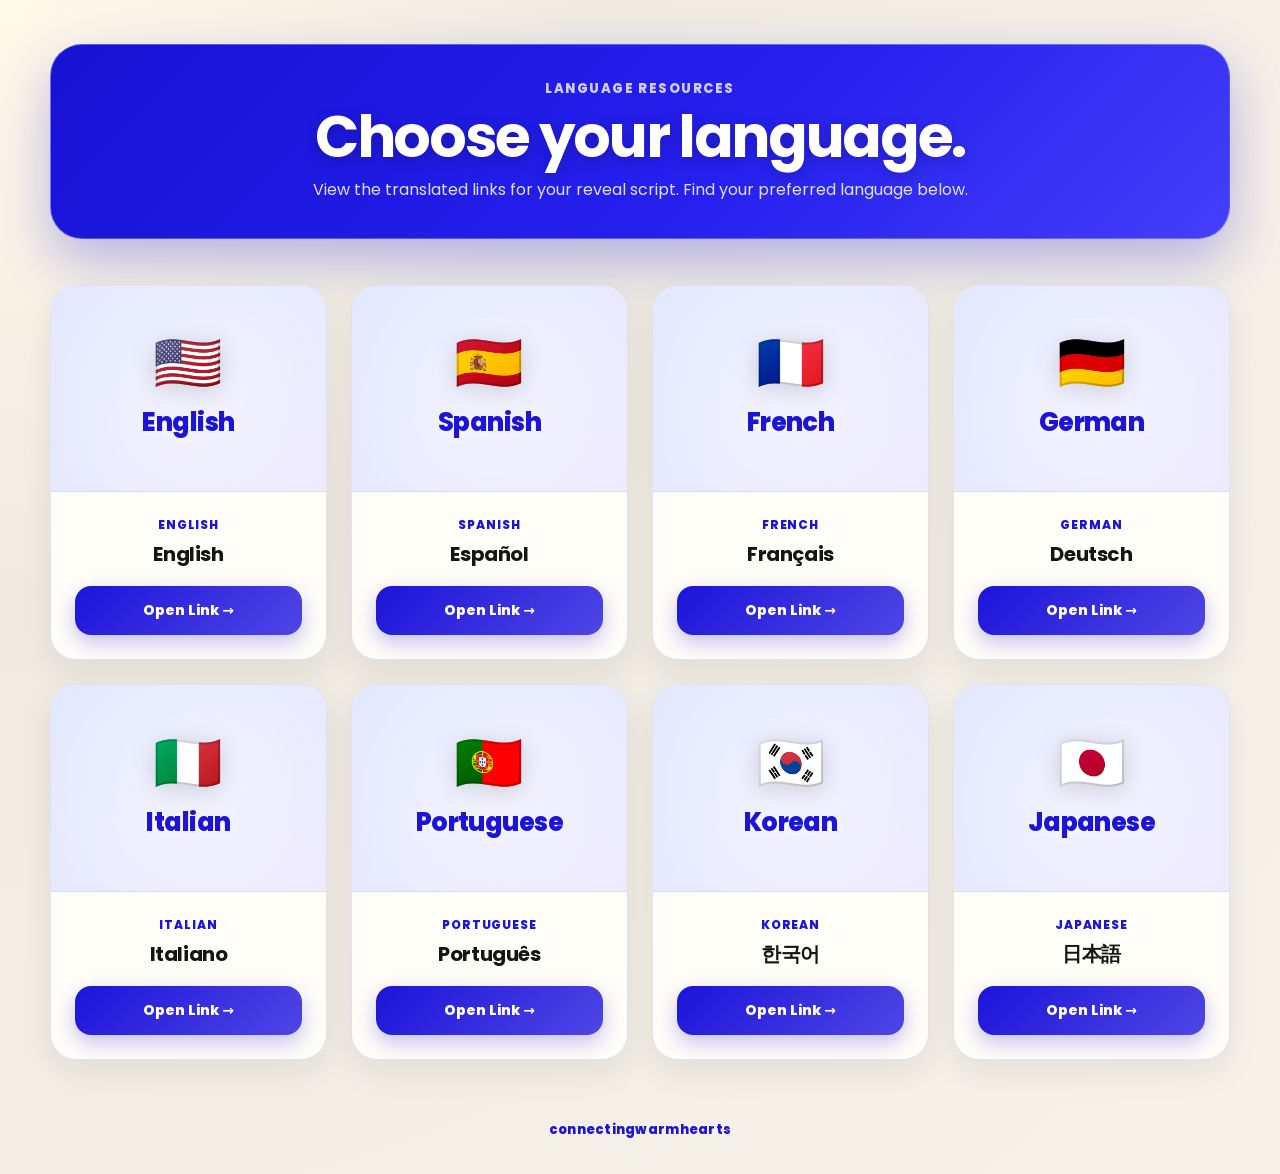
==== languages/index.html @ 03c8e5a4 "Restructure languages page to languages folder and create CSS-based thumbnails with 8 languages" ====
<!doctype html>
<html lang="en">
<head>
  <meta charset="utf-8" />
  <meta name="viewport" content="width=device-width, initial-scale=1" />
  <title>Language Resources | ConnectingWarmHearts</title>
  <link rel="preconnect" href="https://fonts.googleapis.com">
  <link rel="preconnect" href="https://fonts.gstatic.com" crossorigin>
  <link href="https://fonts.googleapis.com/css2?family=Poppins:wght@400;500;600;700;800&display=swap" rel="stylesheet">
  <style>
    :root {
      --cream:#efebe2;
      --blue:#1c14d9;
      --ink:#151515;
      --muted:#68645f;
      --card:#fffdf8;
      --line:rgba(28,20,217,.14);
      --shadow:0 18px 45px rgba(28,20,217,.12);
      --radius:26px;
    }
    * { box-sizing:border-box; }
    html { scroll-behavior:smooth; }
    body {
      margin:0;
      font-family: 'Poppins', system-ui, -apple-system, sans-serif;
      background:radial-gradient(circle at top left, #fff9ea 0, var(--cream) 34%, #f8f3ea 100%);
      color:var(--ink);
    }
    .wrap { width:min(1180px, calc(100% - 32px)); margin:0 auto; }
    header { padding:44px 0 24px; }
    .hero {
      background:linear-gradient(135deg, #1612d3 0%, #2520ee 58%, #443ff8 100%);
      border:1px solid rgba(255,255,255,.28);
      border-radius:32px;
      padding:34px;
      box-shadow:0 22px 54px rgba(22,18,211,.28);
      color:#fff;
      text-align:center;
    }
    .eyebrow { color:rgba(255,255,255,.78); font-size:13px; font-weight:800; letter-spacing:.12em; text-transform:uppercase; }
    h1 { margin:8px 0 10px; font-size:clamp(30px, 5vw, 58px); line-height:1.02; letter-spacing:-.04em; }
    .hero h1 {
      color:#fff;
      text-shadow:0 3px 14px rgba(0,0,0,.22);
    }
    .hero p { margin:0 auto; color:rgba(255,255,255,.86); font-size:16px; line-height:1.75; max-width:760px; }
    
    .grid {
      display:grid;
      grid-template-columns:repeat(4, minmax(0, 1fr));
      gap:24px;
      padding:22px 0 60px;
    }
    .card {
      background:var(--card);
      border:1px solid rgba(22,18,211,.12);
      border-radius:var(--radius);
      overflow:hidden;
      box-shadow:0 12px 32px rgba(26,24,18,.08);
      transition:.2s ease;
      display:flex;
      flex-direction:column;
    }
    .card:hover { transform:translateY(-5px); box-shadow:0 20px 45px rgba(28,20,217,.16); }
    
    /* CSS Thumbnail styling */
    .thumb {
      position:relative;
      aspect-ratio:4/3;
      background:linear-gradient(135deg, #e0e7ff 0%, #ede9fe 100%);
      display:flex;
      align-items:center;
      justify-content:center;
      overflow:hidden;
      border-bottom: 1px solid rgba(0,0,0,0.05);
    }
    
    .thumb-bg-decor {
      position: absolute;
      width: 150%;
      height: 150%;
      background: radial-gradient(circle, rgba(255,255,255,0.8) 0%, rgba(255,255,255,0) 70%);
      opacity: 0.6;
    }

    .thumb-content {
      position: relative;
      z-index: 2;
      display: flex;
      flex-direction: column;
      align-items: center;
      gap: 12px;
    }

    .thumb-emoji {
      font-size: 3.5rem;
      line-height: 1;
      filter: drop-shadow(0 4px 12px rgba(0,0,0,0.15));
    }

    .thumb-lang {
      font-family: 'Poppins', sans-serif;
      font-weight: 800;
      font-size: 1.6rem;
      color: var(--blue);
      letter-spacing: -0.02em;
      text-shadow: 0 2px 10px rgba(255,255,255,0.8);
      text-align: center;
    }

    .body { padding:24px; flex-grow:1; display:flex; flex-direction:column; align-items:center; text-align:center; }
    .tag { color:var(--blue); font-size:12px; font-weight:800; text-transform:uppercase; letter-spacing:.08em; }
    h2 { margin:8px 0 20px; font-size:20px; line-height:1.2; letter-spacing:-.02em; }
    
    .open-btn {
      display:inline-flex;
      align-items:center;
      justify-content:center;
      margin-top:auto;
      width:100%;
      border-radius:16px;
      background:linear-gradient(135deg, #1c14d9 0%, #4f46e5 100%);
      color:#fff;
      text-decoration:none;
      padding:14px;
      font-weight:800;
      font-size:14px;
      box-shadow:0 8px 20px rgba(28,20,217,.25);
      transition:transform .18s ease, box-shadow .18s ease;
    }
    .open-btn:hover {
      transform:translateY(-2px);
      box-shadow:0 12px 28px rgba(28,20,217,.35);
    }
    
    footer { text-align:center; padding:0 0 34px; color:var(--blue); font-size:13px; font-weight:800; letter-spacing:.02em; }
    
    @media (max-width:1024px) { .grid { grid-template-columns:repeat(3, minmax(0, 1fr)); } }
    @media (max-width:768px) { .grid { grid-template-columns:repeat(2, minmax(0, 1fr)); } }
    @media (max-width:480px) {
      .wrap { width:min(100% - 24px, 1180px); }
      header { padding-top:20px; }
      .hero { padding:24px 20px; border-radius:24px; }
      .grid { grid-template-columns:1fr; gap:16px; }
      .thumb-emoji { font-size: 3rem; }
      .thumb-lang { font-size: 1.4rem; }
    }
  </style>
</head>
<body>
  <header class="wrap">
    <section class="hero">
      <div class="eyebrow">Language Resources</div>
      <h1>Choose your language.</h1>
      <p>View the translated links for your reveal script. Find your preferred language below.</p>
    </section>
  </header>

  <main class="wrap">
    <section class="grid" id="gallery"></section>
  </main>

  <footer>connectingwarmhearts</footer>

  <script>
    // EDIT HERE: Update the csvLink with your actual URLs.
    const languages = [
      {
        id: "english",
        language: "English",
        nativeName: "English",
        emoji: "🇺🇸",
        csvLink: "#link-to-english"
      },
      {
        id: "spanish",
        language: "Spanish",
        nativeName: "Español",
        emoji: "🇪🇸",
        csvLink: "#link-to-spanish"
      },
      {
        id: "french",
        language: "French",
        nativeName: "Français",
        emoji: "🇫🇷",
        csvLink: "#link-to-french"
      },
      {
        id: "german",
        language: "German",
        nativeName: "Deutsch",
        emoji: "🇩🇪",
        csvLink: "#link-to-german"
      },
      {
        id: "italian",
        language: "Italian",
        nativeName: "Italiano",
        emoji: "🇮🇹",
        csvLink: "#link-to-italian"
      },
      {
        id: "portuguese",
        language: "Portuguese",
        nativeName: "Português",
        emoji: "🇵🇹",
        csvLink: "#link-to-portuguese"
      },
      {
        id: "korean",
        language: "Korean",
        nativeName: "한국어",
        emoji: "🇰🇷",
        csvLink: "#link-to-korean"
      },
      {
        id: "japanese",
        language: "Japanese",
        nativeName: "日本語",
        emoji: "🇯🇵",
        csvLink: "#link-to-japanese"
      }
    ];

    const gallery = document.getElementById('gallery');

    function renderLanguages() {
      gallery.innerHTML = languages.map(lang => `
        <article class="card">
          <div class="thumb">
            <div class="thumb-bg-decor"></div>
            <div class="thumb-content">
              <span class="thumb-emoji">${lang.emoji}</span>
              <span class="thumb-lang">${lang.language}</span>
            </div>
          </div>
          <div class="body">
            <div class="tag">${lang.language}</div>
            <h2>${lang.nativeName}</h2>
            <!-- Remove 'download' attribute to open the link normally -->
            <a href="${lang.csvLink}" class="open-btn" target="_blank" rel="noopener noreferrer">Open Link →</a>
          </div>
        </article>
      `).join('');
    }

    renderLanguages();
  </script>
</body>
</html>
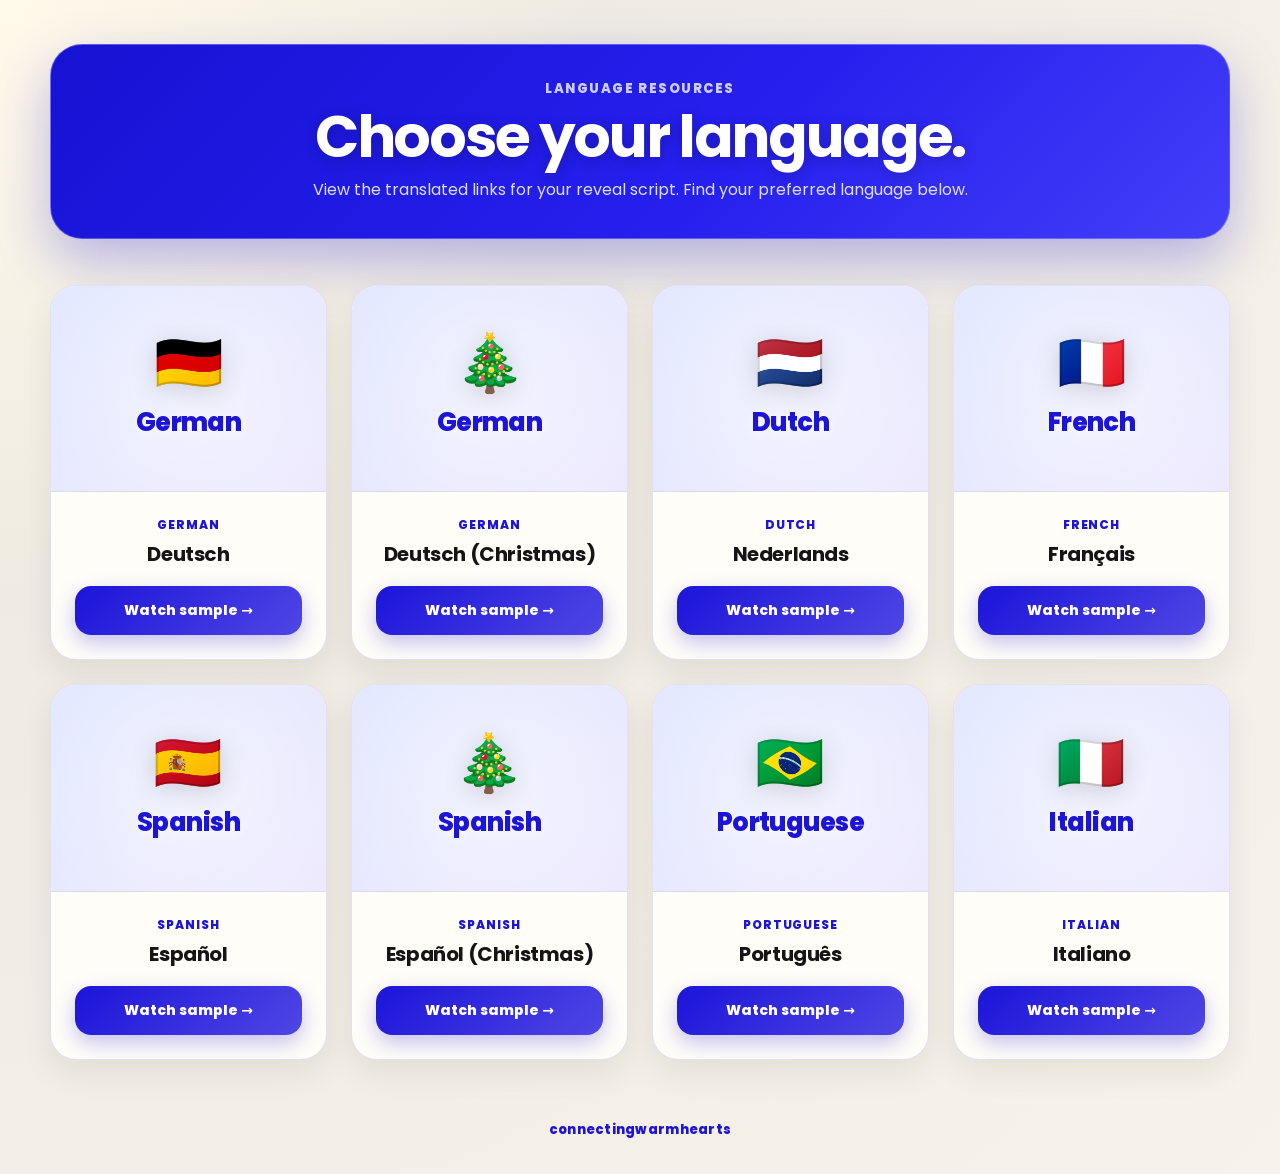
==== commit 50e5bfbe: "Update languages with actual data from CSV and change button text to Watch sample" ====
--- a/languages/index.html
+++ b/languages/index.html
@@ -163,63 +163,62 @@
   <footer>connectingwarmhearts</footer>
 
   <script>
-    // EDIT HERE: Update the csvLink with your actual URLs.
     const languages = [
       {
-        id: "english",
-        language: "English",
-        nativeName: "English",
-        emoji: "🇺🇸",
-        csvLink: "#link-to-english"
+        id: "german",
+        language: "German",
+        nativeName: "Deutsch",
+        emoji: "🇩🇪",
+        csvLink: "https://youtu.be/bIa9LlUuH-4"
+      },
+      {
+        id: "german-christmas",
+        language: "German",
+        nativeName: "Deutsch (Christmas)",
+        emoji: "🎄",
+        csvLink: "https://youtu.be/e3sP_I4HwCo"
+      },
+      {
+        id: "dutch",
+        language: "Dutch",
+        nativeName: "Nederlands",
+        emoji: "🇳🇱",
+        csvLink: "https://youtu.be/O-5XzjZmWO8"
+      },
+      {
+        id: "french",
+        language: "French",
+        nativeName: "Français",
+        emoji: "🇫🇷",
+        csvLink: "https://youtu.be/TeAK8yGEEcs"
       },
       {
         id: "spanish",
         language: "Spanish",
         nativeName: "Español",
         emoji: "🇪🇸",
-        csvLink: "#link-to-spanish"
-      },
-      {
-        id: "french",
-        language: "French",
-        nativeName: "Français",
-        emoji: "🇫🇷",
-        csvLink: "#link-to-french"
-      },
-      {
-        id: "german",
-        language: "German",
-        nativeName: "Deutsch",
-        emoji: "🇩🇪",
-        csvLink: "#link-to-german"
+        csvLink: "https://youtu.be/UOqWd8k1irI"
+      },
+      {
+        id: "spanish-christmas",
+        language: "Spanish",
+        nativeName: "Español (Christmas)",
+        emoji: "🎄",
+        csvLink: "https://youtu.be/q06oKfmWNBs"
+      },
+      {
+        id: "portuguese",
+        language: "Portuguese",
+        nativeName: "Português",
+        emoji: "🇧🇷",
+        csvLink: "https://youtu.be/SM4eVOt_mgc"
       },
       {
         id: "italian",
         language: "Italian",
         nativeName: "Italiano",
         emoji: "🇮🇹",
-        csvLink: "#link-to-italian"
-      },
-      {
-        id: "portuguese",
-        language: "Portuguese",
-        nativeName: "Português",
-        emoji: "🇵🇹",
-        csvLink: "#link-to-portuguese"
-      },
-      {
-        id: "korean",
-        language: "Korean",
-        nativeName: "한국어",
-        emoji: "🇰🇷",
-        csvLink: "#link-to-korean"
-      },
-      {
-        id: "japanese",
-        language: "Japanese",
-        nativeName: "日本語",
-        emoji: "🇯🇵",
-        csvLink: "#link-to-japanese"
+        csvLink: "https://youtu.be/JUN9GVzXwWY"
       }
     ];
 
@@ -238,8 +237,7 @@
           <div class="body">
             <div class="tag">${lang.language}</div>
             <h2>${lang.nativeName}</h2>
-            <!-- Remove 'download' attribute to open the link normally -->
-            <a href="${lang.csvLink}" class="open-btn" target="_blank" rel="noopener noreferrer">Open Link →</a>
+            <a href="${lang.csvLink}" class="open-btn" target="_blank" rel="noopener noreferrer">Watch sample →</a>
           </div>
         </article>
       `).join('');
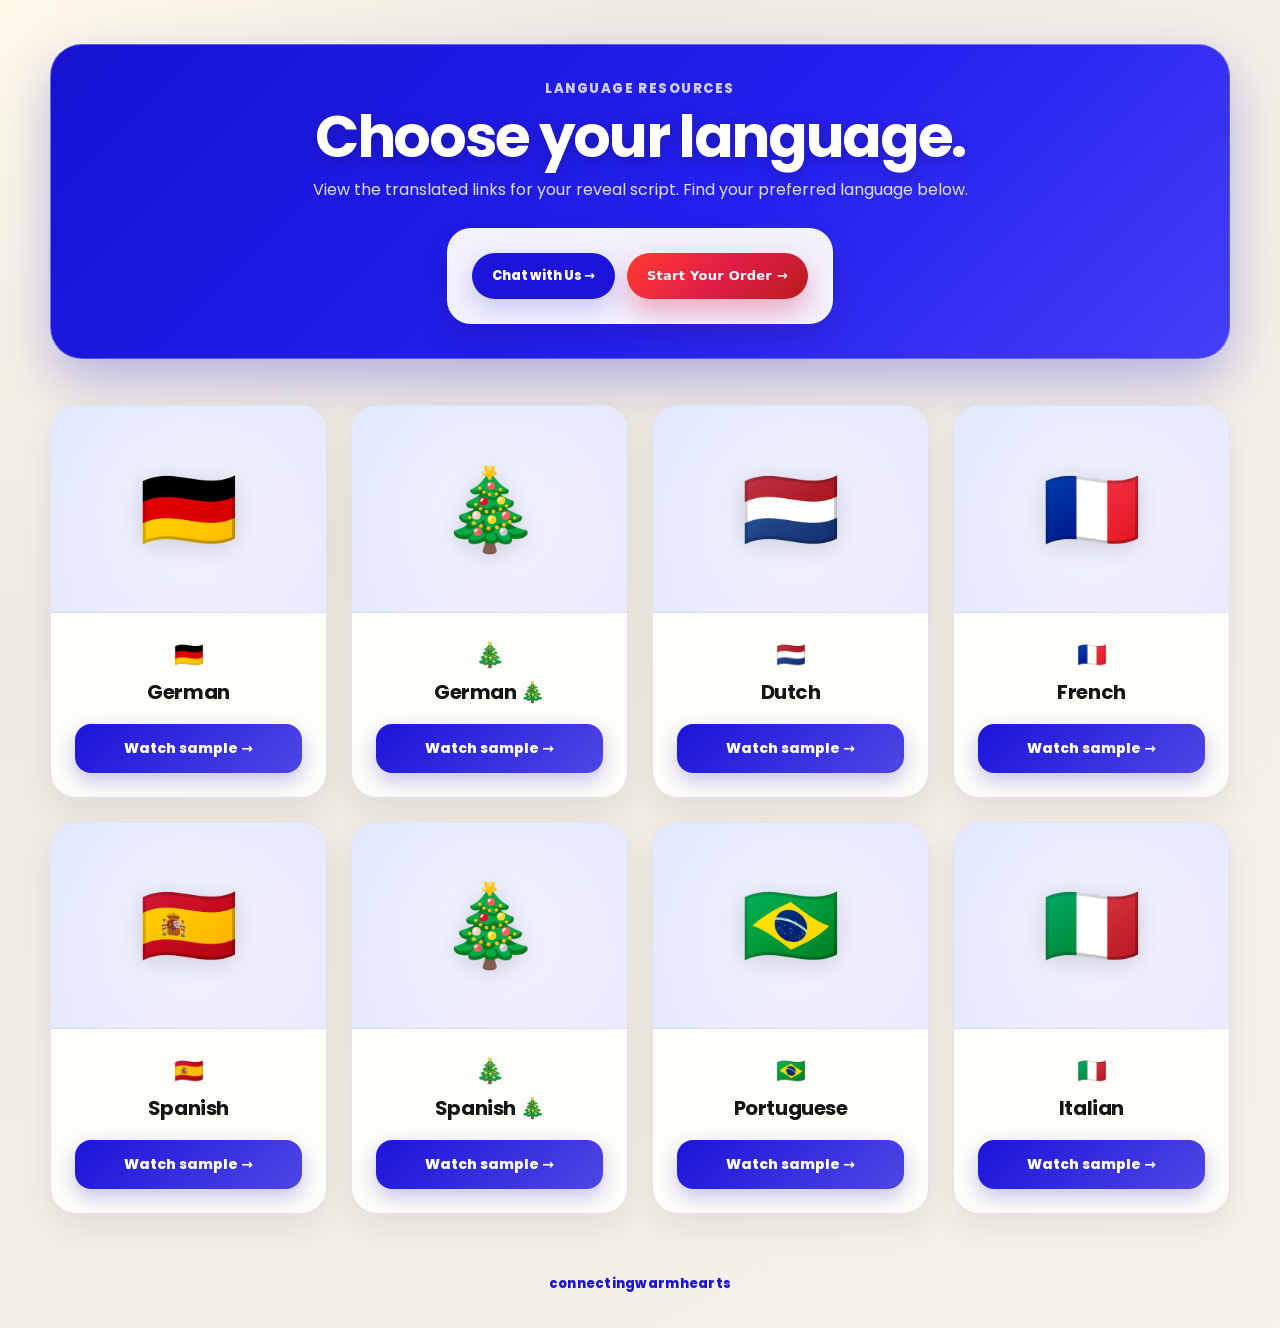
==== commit 0ccce029: "Replace language names with flags and add Chat/Order hero buttons" ====
--- a/languages/index.html
+++ b/languages/index.html
@@ -93,24 +93,75 @@
     }
 
     .thumb-emoji {
-      font-size: 3.5rem;
+      font-size: 5rem;
       line-height: 1;
       filter: drop-shadow(0 4px 12px rgba(0,0,0,0.15));
     }
 
-    .thumb-lang {
-      font-family: 'Poppins', sans-serif;
-      font-weight: 800;
-      font-size: 1.6rem;
-      color: var(--blue);
-      letter-spacing: -0.02em;
-      text-shadow: 0 2px 10px rgba(255,255,255,0.8);
-      text-align: center;
-    }
-
     .body { padding:24px; flex-grow:1; display:flex; flex-direction:column; align-items:center; text-align:center; }
-    .tag { color:var(--blue); font-size:12px; font-weight:800; text-transform:uppercase; letter-spacing:.08em; }
-    h2 { margin:8px 0 20px; font-size:20px; line-height:1.2; letter-spacing:-.02em; }
+    .tag { font-size:24px; margin-bottom: 4px; }
+    h2 { margin:4px 0 20px; font-size:20px; line-height:1.2; letter-spacing:-.02em; }
+    
+    .hero-note {
+      margin-top:24px;
+      background:rgba(255,255,255,.94);
+      border:1px solid rgba(255,255,255,.55);
+      border-radius:24px;
+      padding:24px;
+      color:#26235f;
+      font-size:14px;
+      line-height:1.7;
+      box-shadow:0 14px 32px rgba(0,0,0,.12);
+      display: inline-block;
+    }
+    .hero-actions {
+      display:flex;
+      flex-wrap:wrap;
+      gap:12px;
+      align-items:center;
+      justify-content:center;
+    }
+    .chat-link {
+      display:inline-flex;
+      align-items:center;
+      gap:8px;
+      background:var(--blue);
+      color:#fff;
+      text-decoration:none;
+      border-radius:999px;
+      padding:12px 20px;
+      font-weight:800;
+      font-size:13px;
+      box-shadow:0 10px 24px rgba(22,18,211,.18);
+      transition: transform .18s ease;
+    }
+    .chat-link:hover { transform: translateY(-2px); }
+    .order-link {
+      display:inline-flex;
+      align-items:center;
+      justify-content:center;
+      gap:8px;
+      background:linear-gradient(135deg, #ff3b30 0%, #e11d48 52%, #b91c1c 100%);
+      color:#fff;
+      text-decoration:none;
+      border-radius:999px;
+      padding:12px 20px;
+      font-weight:900;
+      font-size:13px;
+      letter-spacing:.02em;
+      box-shadow:0 12px 28px rgba(225,29,72,.36), 0 0 0 4px rgba(255,255,255,.22);
+      transition:transform .18s ease, box-shadow .18s ease, filter .18s ease;
+      animation:orderPulse 1.8s ease-in-out infinite;
+    }
+    .order-link:hover {
+      transform:translateY(-2px) scale(1.03);
+      box-shadow:0 16px 34px rgba(225,29,72,.48), 0 0 0 5px rgba(255,255,255,.28);
+      filter:saturate(1.08);
+    }
+    @keyframes orderPulse {
+      0%, 100% { box-shadow:0 12px 28px rgba(225,29,72,.36), 0 0 0 4px rgba(255,255,255,.22); }
+      50% { box-shadow:0 16px 36px rgba(225,29,72,.54), 0 0 0 7px rgba(255,255,255,.18); }
+    }
     
     .open-btn {
       display:inline-flex;
@@ -142,8 +193,7 @@
       header { padding-top:20px; }
       .hero { padding:24px 20px; border-radius:24px; }
       .grid { grid-template-columns:1fr; gap:16px; }
-      .thumb-emoji { font-size: 3rem; }
-      .thumb-lang { font-size: 1.4rem; }
+      .thumb-emoji { font-size: 4rem; }
     }
   </style>
 </head>
@@ -153,6 +203,12 @@
       <div class="eyebrow">Language Resources</div>
       <h1>Choose your language.</h1>
       <p>View the translated links for your reveal script. Find your preferred language below.</p>
+      <div class="hero-note">
+        <div class="hero-actions">
+          <a class="chat-link" href="https://6e2n0.channel.io" target="_blank" rel="noopener">Chat with Us →</a>
+          <a class="order-link" href="https://shop.beacons.ai/connectingwarmhearts/d16c1c70-501e-4565-899a-814f09a50bec" target="_blank" rel="noopener">Start Your Order →</a>
+        </div>
+      </div>
     </section>
   </header>
 
@@ -231,12 +287,11 @@
             <div class="thumb-bg-decor"></div>
             <div class="thumb-content">
               <span class="thumb-emoji">${lang.emoji}</span>
-              <span class="thumb-lang">${lang.language}</span>
             </div>
           </div>
           <div class="body">
-            <div class="tag">${lang.language}</div>
-            <h2>${lang.nativeName}</h2>
+            <div class="tag">${lang.emoji}</div>
+            <h2>${lang.language} ${lang.id.includes('christmas') ? '🎄' : ''}</h2>
             <a href="${lang.csvLink}" class="open-btn" target="_blank" rel="noopener noreferrer">Watch sample →</a>
           </div>
         </article>
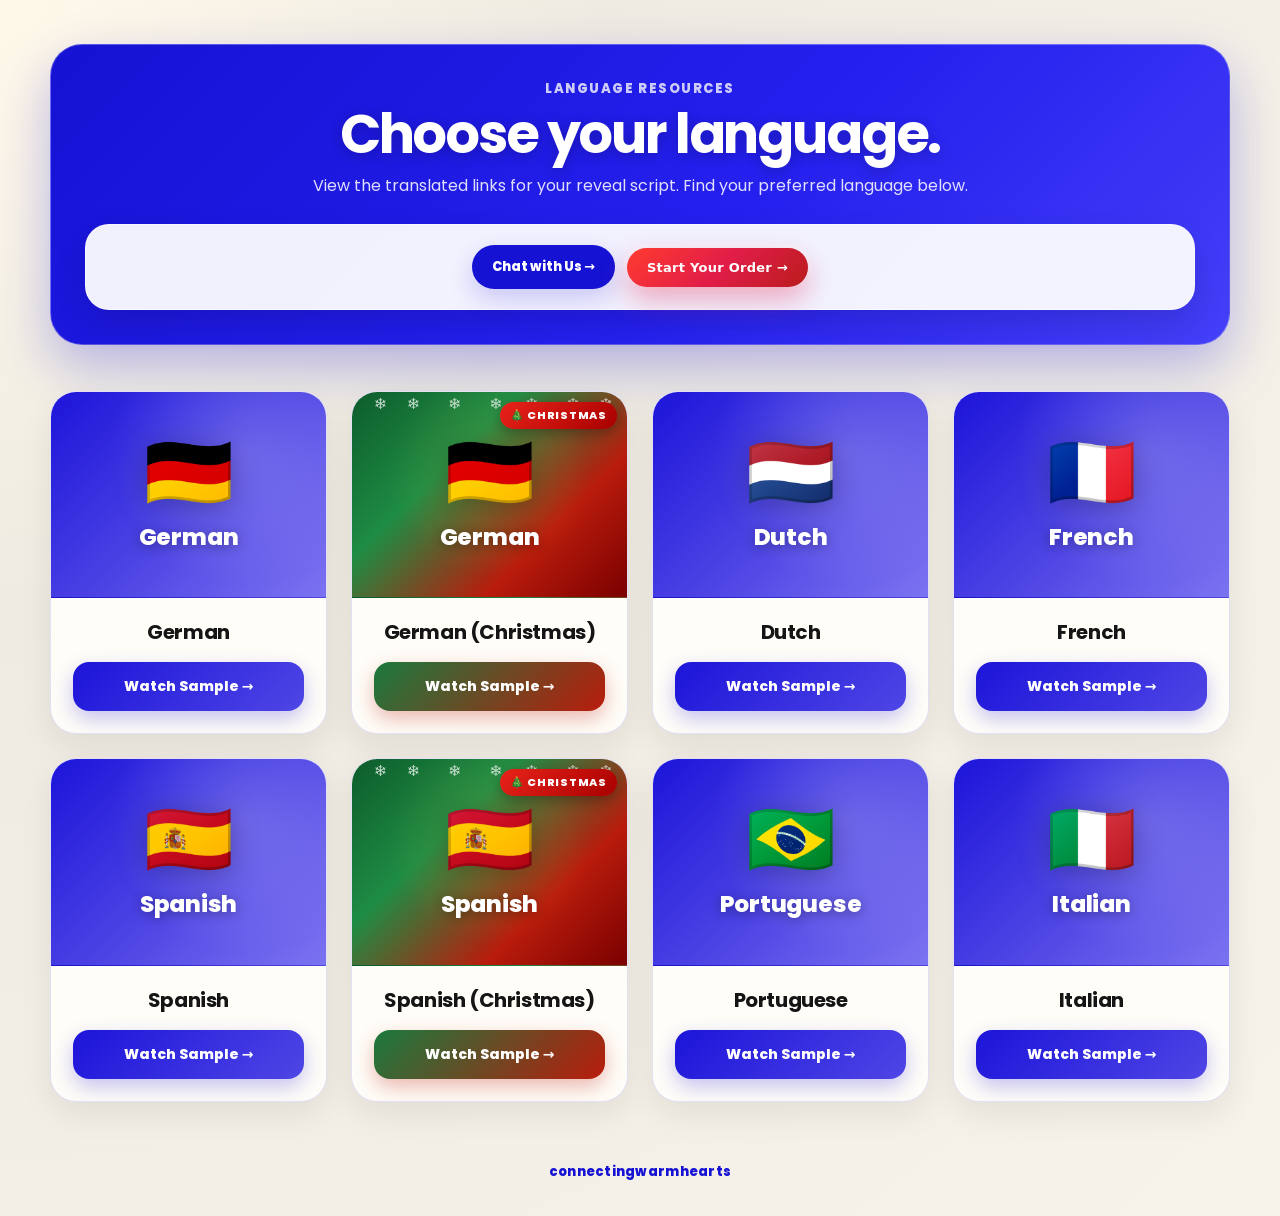
==== commit 030cebc2: "CSS-only thumbnails: flag + country name + Christmas styling for languages page" ====
--- a/languages/index.html
+++ b/languages/index.html
@@ -9,296 +9,268 @@
   <link href="https://fonts.googleapis.com/css2?family=Poppins:wght@400;500;600;700;800&display=swap" rel="stylesheet">
   <style>
     :root {
-      --cream:#efebe2;
-      --blue:#1c14d9;
-      --ink:#151515;
-      --muted:#68645f;
-      --card:#fffdf8;
-      --line:rgba(28,20,217,.14);
-      --shadow:0 18px 45px rgba(28,20,217,.12);
-      --radius:26px;
-    }
-    * { box-sizing:border-box; }
-    html { scroll-behavior:smooth; }
+      --cream: #efebe2;
+      --blue:  #1612d3;
+      --ink:   #151515;
+      --muted: #68645f;
+      --card:  #fffdf8;
+      --radius: 26px;
+    }
+    * { box-sizing: border-box; }
+    html { scroll-behavior: smooth; }
     body {
-      margin:0;
-      font-family: 'Poppins', system-ui, -apple-system, sans-serif;
-      background:radial-gradient(circle at top left, #fff9ea 0, var(--cream) 34%, #f8f3ea 100%);
-      color:var(--ink);
-    }
-    .wrap { width:min(1180px, calc(100% - 32px)); margin:0 auto; }
-    header { padding:44px 0 24px; }
+      margin: 0;
+      font-family: 'Poppins', system-ui, sans-serif;
+      background: radial-gradient(circle at top left, #fff9ea 0, var(--cream) 34%, #f8f3ea 100%);
+      color: var(--ink);
+    }
+    .wrap { width: min(1180px, calc(100% - 32px)); margin: 0 auto; }
+    header { padding: 44px 0 24px; }
+
+    /* ── HERO ── */
     .hero {
-      background:linear-gradient(135deg, #1612d3 0%, #2520ee 58%, #443ff8 100%);
-      border:1px solid rgba(255,255,255,.28);
-      border-radius:32px;
-      padding:34px;
-      box-shadow:0 22px 54px rgba(22,18,211,.28);
-      color:#fff;
-      text-align:center;
-    }
-    .eyebrow { color:rgba(255,255,255,.78); font-size:13px; font-weight:800; letter-spacing:.12em; text-transform:uppercase; }
-    h1 { margin:8px 0 10px; font-size:clamp(30px, 5vw, 58px); line-height:1.02; letter-spacing:-.04em; }
-    .hero h1 {
-      color:#fff;
-      text-shadow:0 3px 14px rgba(0,0,0,.22);
-    }
-    .hero p { margin:0 auto; color:rgba(255,255,255,.86); font-size:16px; line-height:1.75; max-width:760px; }
-    
-    .grid {
-      display:grid;
-      grid-template-columns:repeat(4, minmax(0, 1fr));
-      gap:24px;
-      padding:22px 0 60px;
-    }
-    .card {
-      background:var(--card);
-      border:1px solid rgba(22,18,211,.12);
-      border-radius:var(--radius);
-      overflow:hidden;
-      box-shadow:0 12px 32px rgba(26,24,18,.08);
-      transition:.2s ease;
-      display:flex;
-      flex-direction:column;
-    }
-    .card:hover { transform:translateY(-5px); box-shadow:0 20px 45px rgba(28,20,217,.16); }
-    
-    /* CSS Thumbnail styling */
-    .thumb {
-      position:relative;
-      aspect-ratio:4/3;
-      background:linear-gradient(135deg, #e0e7ff 0%, #ede9fe 100%);
-      display:flex;
-      align-items:center;
-      justify-content:center;
-      overflow:hidden;
-      border-bottom: 1px solid rgba(0,0,0,0.05);
-    }
-    
-    .thumb-bg-decor {
-      position: absolute;
-      width: 150%;
-      height: 150%;
-      background: radial-gradient(circle, rgba(255,255,255,0.8) 0%, rgba(255,255,255,0) 70%);
-      opacity: 0.6;
-    }
-
-    .thumb-content {
-      position: relative;
-      z-index: 2;
-      display: flex;
-      flex-direction: column;
-      align-items: center;
-      gap: 12px;
-    }
-
-    .thumb-emoji {
-      font-size: 5rem;
-      line-height: 1;
-      filter: drop-shadow(0 4px 12px rgba(0,0,0,0.15));
-    }
-
-    .body { padding:24px; flex-grow:1; display:flex; flex-direction:column; align-items:center; text-align:center; }
-    .tag { font-size:24px; margin-bottom: 4px; }
-    h2 { margin:4px 0 20px; font-size:20px; line-height:1.2; letter-spacing:-.02em; }
-    
+      background: linear-gradient(135deg, #1612d3 0%, #2520ee 58%, #443ff8 100%);
+      border: 1px solid rgba(255,255,255,.28);
+      border-radius: 32px;
+      padding: 34px;
+      box-shadow: 0 22px 54px rgba(22,18,211,.28);
+      color: #fff;
+      text-align: center;
+    }
+    .eyebrow { color: rgba(255,255,255,.78); font-size: 13px; font-weight: 800; letter-spacing: .12em; text-transform: uppercase; }
+    h1 { margin: 8px 0 10px; font-size: clamp(28px, 5vw, 54px); line-height: 1.02; letter-spacing: -.04em; color: #fff; text-shadow: 0 3px 14px rgba(0,0,0,.22); }
+    .hero > p { margin: 0 auto; color: rgba(255,255,255,.86); font-size: 16px; line-height: 1.75; max-width: 760px; }
     .hero-note {
-      margin-top:24px;
-      background:rgba(255,255,255,.94);
-      border:1px solid rgba(255,255,255,.55);
-      border-radius:24px;
-      padding:24px;
-      color:#26235f;
-      font-size:14px;
-      line-height:1.7;
-      box-shadow:0 14px 32px rgba(0,0,0,.12);
-      display: inline-block;
-    }
-    .hero-actions {
-      display:flex;
-      flex-wrap:wrap;
-      gap:12px;
-      align-items:center;
-      justify-content:center;
-    }
+      margin-top: 24px;
+      background: rgba(255,255,255,.94);
+      border: 1px solid rgba(255,255,255,.55);
+      border-radius: 24px;
+      padding: 20px 24px;
+      box-shadow: 0 14px 32px rgba(0,0,0,.12);
+    }
+    .hero-actions { display: flex; flex-wrap: wrap; gap: 12px; align-items: center; justify-content: center; }
     .chat-link {
-      display:inline-flex;
-      align-items:center;
-      gap:8px;
-      background:var(--blue);
-      color:#fff;
-      text-decoration:none;
-      border-radius:999px;
-      padding:12px 20px;
-      font-weight:800;
-      font-size:13px;
-      box-shadow:0 10px 24px rgba(22,18,211,.18);
+      display: inline-flex; align-items: center; gap: 8px;
+      background: var(--blue); color: #fff; text-decoration: none;
+      border-radius: 999px; padding: 12px 20px;
+      font-weight: 800; font-size: 13px;
+      box-shadow: 0 10px 24px rgba(22,18,211,.18);
       transition: transform .18s ease;
     }
     .chat-link:hover { transform: translateY(-2px); }
     .order-link {
-      display:inline-flex;
-      align-items:center;
-      justify-content:center;
-      gap:8px;
-      background:linear-gradient(135deg, #ff3b30 0%, #e11d48 52%, #b91c1c 100%);
-      color:#fff;
-      text-decoration:none;
-      border-radius:999px;
-      padding:12px 20px;
-      font-weight:900;
-      font-size:13px;
-      letter-spacing:.02em;
-      box-shadow:0 12px 28px rgba(225,29,72,.36), 0 0 0 4px rgba(255,255,255,.22);
-      transition:transform .18s ease, box-shadow .18s ease, filter .18s ease;
-      animation:orderPulse 1.8s ease-in-out infinite;
-    }
-    .order-link:hover {
-      transform:translateY(-2px) scale(1.03);
-      box-shadow:0 16px 34px rgba(225,29,72,.48), 0 0 0 5px rgba(255,255,255,.28);
-      filter:saturate(1.08);
-    }
+      display: inline-flex; align-items: center; justify-content: center; gap: 8px;
+      background: linear-gradient(135deg, #ff3b30 0%, #e11d48 52%, #b91c1c 100%);
+      color: #fff; text-decoration: none; border-radius: 999px; padding: 12px 20px;
+      font-weight: 900; font-size: 13px; letter-spacing: .02em;
+      box-shadow: 0 12px 28px rgba(225,29,72,.36), 0 0 0 4px rgba(255,255,255,.22);
+      transition: transform .18s ease, box-shadow .18s ease;
+      animation: orderPulse 1.8s ease-in-out infinite;
+    }
+    .order-link:hover { transform: translateY(-2px) scale(1.03); filter: saturate(1.08); }
     @keyframes orderPulse {
-      0%, 100% { box-shadow:0 12px 28px rgba(225,29,72,.36), 0 0 0 4px rgba(255,255,255,.22); }
-      50% { box-shadow:0 16px 36px rgba(225,29,72,.54), 0 0 0 7px rgba(255,255,255,.18); }
-    }
-    
-    .open-btn {
-      display:inline-flex;
-      align-items:center;
-      justify-content:center;
-      margin-top:auto;
-      width:100%;
-      border-radius:16px;
-      background:linear-gradient(135deg, #1c14d9 0%, #4f46e5 100%);
-      color:#fff;
-      text-decoration:none;
-      padding:14px;
-      font-weight:800;
-      font-size:14px;
-      box-shadow:0 8px 20px rgba(28,20,217,.25);
-      transition:transform .18s ease, box-shadow .18s ease;
-    }
-    .open-btn:hover {
-      transform:translateY(-2px);
-      box-shadow:0 12px 28px rgba(28,20,217,.35);
-    }
-    
-    footer { text-align:center; padding:0 0 34px; color:var(--blue); font-size:13px; font-weight:800; letter-spacing:.02em; }
-    
-    @media (max-width:1024px) { .grid { grid-template-columns:repeat(3, minmax(0, 1fr)); } }
-    @media (max-width:768px) { .grid { grid-template-columns:repeat(2, minmax(0, 1fr)); } }
-    @media (max-width:480px) {
-      .wrap { width:min(100% - 24px, 1180px); }
-      header { padding-top:20px; }
-      .hero { padding:24px 20px; border-radius:24px; }
-      .grid { grid-template-columns:1fr; gap:16px; }
-      .thumb-emoji { font-size: 4rem; }
+      0%, 100% { box-shadow: 0 12px 28px rgba(225,29,72,.36), 0 0 0 4px rgba(255,255,255,.22); }
+      50%       { box-shadow: 0 16px 36px rgba(225,29,72,.54), 0 0 0 7px rgba(255,255,255,.18); }
+    }
+
+    /* ── GRID ── */
+    .grid {
+      display: grid;
+      grid-template-columns: repeat(4, minmax(0, 1fr));
+      gap: 24px;
+      padding: 22px 0 60px;
+    }
+    .card {
+      background: var(--card);
+      border: 1px solid rgba(22,18,211,.12);
+      border-radius: var(--radius);
+      overflow: hidden;
+      box-shadow: 0 12px 32px rgba(26,24,18,.08);
+      transition: .2s ease;
+      display: flex; flex-direction: column;
+    }
+    .card:hover { transform: translateY(-5px); box-shadow: 0 20px 45px rgba(22,18,211,.16); }
+
+    /* ── THUMBNAIL ── */
+    .thumb {
+      position: relative;
+      aspect-ratio: 4/3;
+      overflow: hidden;
+      display: flex;
+      align-items: center;
+      justify-content: center;
+      flex-direction: column;
+      gap: 12px;
+      border-bottom: 1px solid rgba(0,0,0,.05);
+    }
+
+    /* Normal gradient */
+    .thumb.normal {
+      background: linear-gradient(135deg, #1c14d9 0%, #4f46e5 55%, #7c73f1 100%);
+    }
+    .thumb.normal::before {
+      content: '';
+      position: absolute; inset: 0;
+      background: radial-gradient(circle at 70% 30%, rgba(255,255,255,.18) 0%, transparent 55%);
+      pointer-events: none;
+    }
+
+    /* Christmas gradient */
+    .thumb.christmas {
+      background: linear-gradient(135deg, #0d5c2b 0%, #1e8c44 35%, #b91c0c 70%, #7a0000 100%);
+    }
+    .thumb.christmas::before {
+      content: '';
+      position: absolute; inset: 0;
+      background: radial-gradient(circle at 50% 40%, rgba(255,215,60,.15) 0%, transparent 55%);
+      pointer-events: none;
+    }
+
+    /* Snowflakes */
+    .snowflakes { position: absolute; inset: 0; pointer-events: none; z-index: 1; overflow: hidden; }
+    .snowflake {
+      position: absolute;
+      color: rgba(255,255,255,.75);
+      font-size: .95rem;
+      animation: fall linear infinite;
+    }
+    @keyframes fall {
+      0%   { transform: translateY(-10px) rotate(0deg); opacity: 1; }
+      100% { transform: translateY(200px)  rotate(400deg); opacity: 0; }
+    }
+
+    /* Christmas badge */
+    .xmas-badge {
+      position: absolute; top: 10px; right: 10px; z-index: 6;
+      background: linear-gradient(135deg, #e8231a, #a80000);
+      color: #fff; font-size: 11px; font-weight: 800;
+      padding: 5px 10px; border-radius: 999px;
+      text-transform: uppercase; letter-spacing: .07em;
+      box-shadow: 0 4px 14px rgba(0,0,0,.3);
+    }
+
+    /* Flag & name inside thumb */
+    .thumb-flag {
+      font-size: 4.5rem;
+      line-height: 1;
+      filter: drop-shadow(0 4px 14px rgba(0,0,0,.25));
+      position: relative; z-index: 2;
+    }
+    .thumb-name {
+      font-family: 'Poppins', sans-serif;
+      font-weight: 800;
+      font-size: 1.45rem;
+      color: #fff;
+      letter-spacing: -.01em;
+      text-shadow: 0 2px 12px rgba(0,0,0,.35);
+      position: relative; z-index: 2;
+      text-align: center;
+      padding: 0 12px;
+    }
+
+    /* ── CARD BODY ── */
+    .body { padding: 22px; flex-grow: 1; display: flex; flex-direction: column; align-items: center; text-align: center; }
+    h2 { margin: 0 0 18px; font-size: 20px; line-height: 1.2; letter-spacing: -.02em; }
+
+    .watch-btn {
+      display: inline-flex; align-items: center; justify-content: center;
+      margin-top: auto; width: 100%;
+      border-radius: 16px;
+      background: linear-gradient(135deg, #1c14d9 0%, #4f46e5 100%);
+      color: #fff; text-decoration: none;
+      padding: 14px; font-weight: 800; font-size: 14px;
+      box-shadow: 0 8px 20px rgba(28,20,217,.25);
+      transition: transform .18s ease, box-shadow .18s ease;
+    }
+    .watch-btn:hover { transform: translateY(-2px); box-shadow: 0 12px 28px rgba(28,20,217,.35); }
+    .watch-btn.xmas { background: linear-gradient(135deg, #1a7a3e 0%, #b91c0c 100%); box-shadow: 0 8px 20px rgba(185,28,12,.3); }
+
+    footer { text-align: center; padding: 0 0 34px; color: var(--blue); font-size: 13px; font-weight: 800; letter-spacing: .02em; }
+
+    @media (max-width: 1024px) { .grid { grid-template-columns: repeat(3, minmax(0,1fr)); } }
+    @media (max-width: 768px)  { .grid { grid-template-columns: repeat(2, minmax(0,1fr)); } }
+    @media (max-width: 480px) {
+      .wrap { width: calc(100% - 24px); }
+      header { padding-top: 20px; }
+      .hero { padding: 24px 20px; border-radius: 24px; }
+      .grid { grid-template-columns: 1fr; gap: 16px; }
+      .thumb-flag { font-size: 3.5rem; }
+      .thumb-name { font-size: 1.2rem; }
     }
   </style>
 </head>
 <body>
-  <header class="wrap">
-    <section class="hero">
-      <div class="eyebrow">Language Resources</div>
-      <h1>Choose your language.</h1>
-      <p>View the translated links for your reveal script. Find your preferred language below.</p>
-      <div class="hero-note">
-        <div class="hero-actions">
-          <a class="chat-link" href="https://6e2n0.channel.io" target="_blank" rel="noopener">Chat with Us →</a>
-          <a class="order-link" href="https://shop.beacons.ai/connectingwarmhearts/d16c1c70-501e-4565-899a-814f09a50bec" target="_blank" rel="noopener">Start Your Order →</a>
-        </div>
+
+<header class="wrap">
+  <section class="hero">
+    <div class="eyebrow">Language Resources</div>
+    <h1>Choose your language.</h1>
+    <p>View the translated links for your reveal script. Find your preferred language below.</p>
+    <div class="hero-note">
+      <div class="hero-actions">
+        <a class="chat-link" href="https://6e2n0.channel.io" target="_blank" rel="noopener">Chat with Us →</a>
+        <a class="order-link" href="https://shop.beacons.ai/connectingwarmhearts/d16c1c70-501e-4565-899a-814f09a50bec" target="_blank" rel="noopener">Start Your Order →</a>
       </div>
-    </section>
-  </header>
-
-  <main class="wrap">
-    <section class="grid" id="gallery"></section>
-  </main>
-
-  <footer>connectingwarmhearts</footer>
-
-  <script>
-    const languages = [
-      {
-        id: "german",
-        language: "German",
-        nativeName: "Deutsch",
-        emoji: "🇩🇪",
-        csvLink: "https://youtu.be/bIa9LlUuH-4"
-      },
-      {
-        id: "german-christmas",
-        language: "German",
-        nativeName: "Deutsch (Christmas)",
-        emoji: "🎄",
-        csvLink: "https://youtu.be/e3sP_I4HwCo"
-      },
-      {
-        id: "dutch",
-        language: "Dutch",
-        nativeName: "Nederlands",
-        emoji: "🇳🇱",
-        csvLink: "https://youtu.be/O-5XzjZmWO8"
-      },
-      {
-        id: "french",
-        language: "French",
-        nativeName: "Français",
-        emoji: "🇫🇷",
-        csvLink: "https://youtu.be/TeAK8yGEEcs"
-      },
-      {
-        id: "spanish",
-        language: "Spanish",
-        nativeName: "Español",
-        emoji: "🇪🇸",
-        csvLink: "https://youtu.be/UOqWd8k1irI"
-      },
-      {
-        id: "spanish-christmas",
-        language: "Spanish",
-        nativeName: "Español (Christmas)",
-        emoji: "🎄",
-        csvLink: "https://youtu.be/q06oKfmWNBs"
-      },
-      {
-        id: "portuguese",
-        language: "Portuguese",
-        nativeName: "Português",
-        emoji: "🇧🇷",
-        csvLink: "https://youtu.be/SM4eVOt_mgc"
-      },
-      {
-        id: "italian",
-        language: "Italian",
-        nativeName: "Italiano",
-        emoji: "🇮🇹",
-        csvLink: "https://youtu.be/JUN9GVzXwWY"
-      }
+    </div>
+  </section>
+</header>
+
+<main class="wrap">
+  <section class="grid" id="gallery"></section>
+</main>
+
+<footer>connectingwarmhearts</footer>
+
+<script>
+  const languages = [
+    { id:"german",            title:"German",               flag:"🇩🇪", christmas:false, link:"https://youtu.be/bIa9LlUuH-4"   },
+    { id:"german-christmas",  title:"German (Christmas)",   flag:"🇩🇪", christmas:true,  link:"https://youtu.be/e3sP_I4HwCo"   },
+    { id:"dutch",             title:"Dutch",                flag:"🇳🇱", christmas:false, link:"https://youtu.be/O-5XzjZmWO8"   },
+    { id:"french",            title:"French",               flag:"🇫🇷", christmas:false, link:"https://youtu.be/TeAK8yGEEcs"   },
+    { id:"spanish",           title:"Spanish",              flag:"🇪🇸", christmas:false, link:"https://youtu.be/UOqWd8k1irI"   },
+    { id:"spanish-christmas", title:"Spanish (Christmas)",  flag:"🇪🇸", christmas:true,  link:"https://youtu.be/q06oKfmWNBs"   },
+    { id:"portuguese",        title:"Portuguese",           flag:"🇧🇷", christmas:false, link:"https://youtu.be/SM4eVOt_mgc"   },
+    { id:"italian",           title:"Italian",              flag:"🇮🇹", christmas:false, link:"https://youtu.be/JUN9GVzXwWY"   }
+  ];
+
+  function snowflakesHTML() {
+    const flakes = [
+      {l:8,  d:0,   dur:2.4},
+      {l:20, d:0.5, dur:3.1},
+      {l:35, d:1.0, dur:2.7},
+      {l:50, d:0.3, dur:3.3},
+      {l:63, d:1.5, dur:2.5},
+      {l:78, d:0.8, dur:3.0},
+      {l:90, d:1.9, dur:2.8},
     ];
-
-    const gallery = document.getElementById('gallery');
-
-    function renderLanguages() {
-      gallery.innerHTML = languages.map(lang => `
-        <article class="card">
-          <div class="thumb">
-            <div class="thumb-bg-decor"></div>
-            <div class="thumb-content">
-              <span class="thumb-emoji">${lang.emoji}</span>
-            </div>
-          </div>
-          <div class="body">
-            <div class="tag">${lang.emoji}</div>
-            <h2>${lang.language} ${lang.id.includes('christmas') ? '🎄' : ''}</h2>
-            <a href="${lang.csvLink}" class="open-btn" target="_blank" rel="noopener noreferrer">Watch sample →</a>
-          </div>
-        </article>
-      `).join('');
-    }
-
-    renderLanguages();
-  </script>
+    return `<div class="snowflakes">${flakes.map(f =>
+      `<span class="snowflake" style="left:${f.l}%;animation-delay:${f.d}s;animation-duration:${f.dur}s">❄</span>`
+    ).join('')}</div>`;
+  }
+
+  const gallery = document.getElementById('gallery');
+  gallery.innerHTML = languages.map(lang => {
+    const cls   = lang.christmas ? 'christmas' : 'normal';
+    const snow  = lang.christmas ? snowflakesHTML() : '';
+    const badge = lang.christmas ? `<span class="xmas-badge">🎄 Christmas</span>` : '';
+    const btnCls = lang.christmas ? 'watch-btn xmas' : 'watch-btn';
+    const thumbLabel = lang.title.replace(' (Christmas)', '');
+
+    return `
+    <article class="card">
+      <div class="thumb ${cls}">
+        ${badge}
+        ${snow}
+        <span class="thumb-flag">${lang.flag}</span>
+        <span class="thumb-name">${thumbLabel}</span>
+      </div>
+      <div class="body">
+        <h2>${lang.title}</h2>
+        <a href="${lang.link}" class="${btnCls}" target="_blank" rel="noopener">Watch Sample →</a>
+      </div>
+    </article>`;
+  }).join('');
+</script>
+
 </body>
 </html>
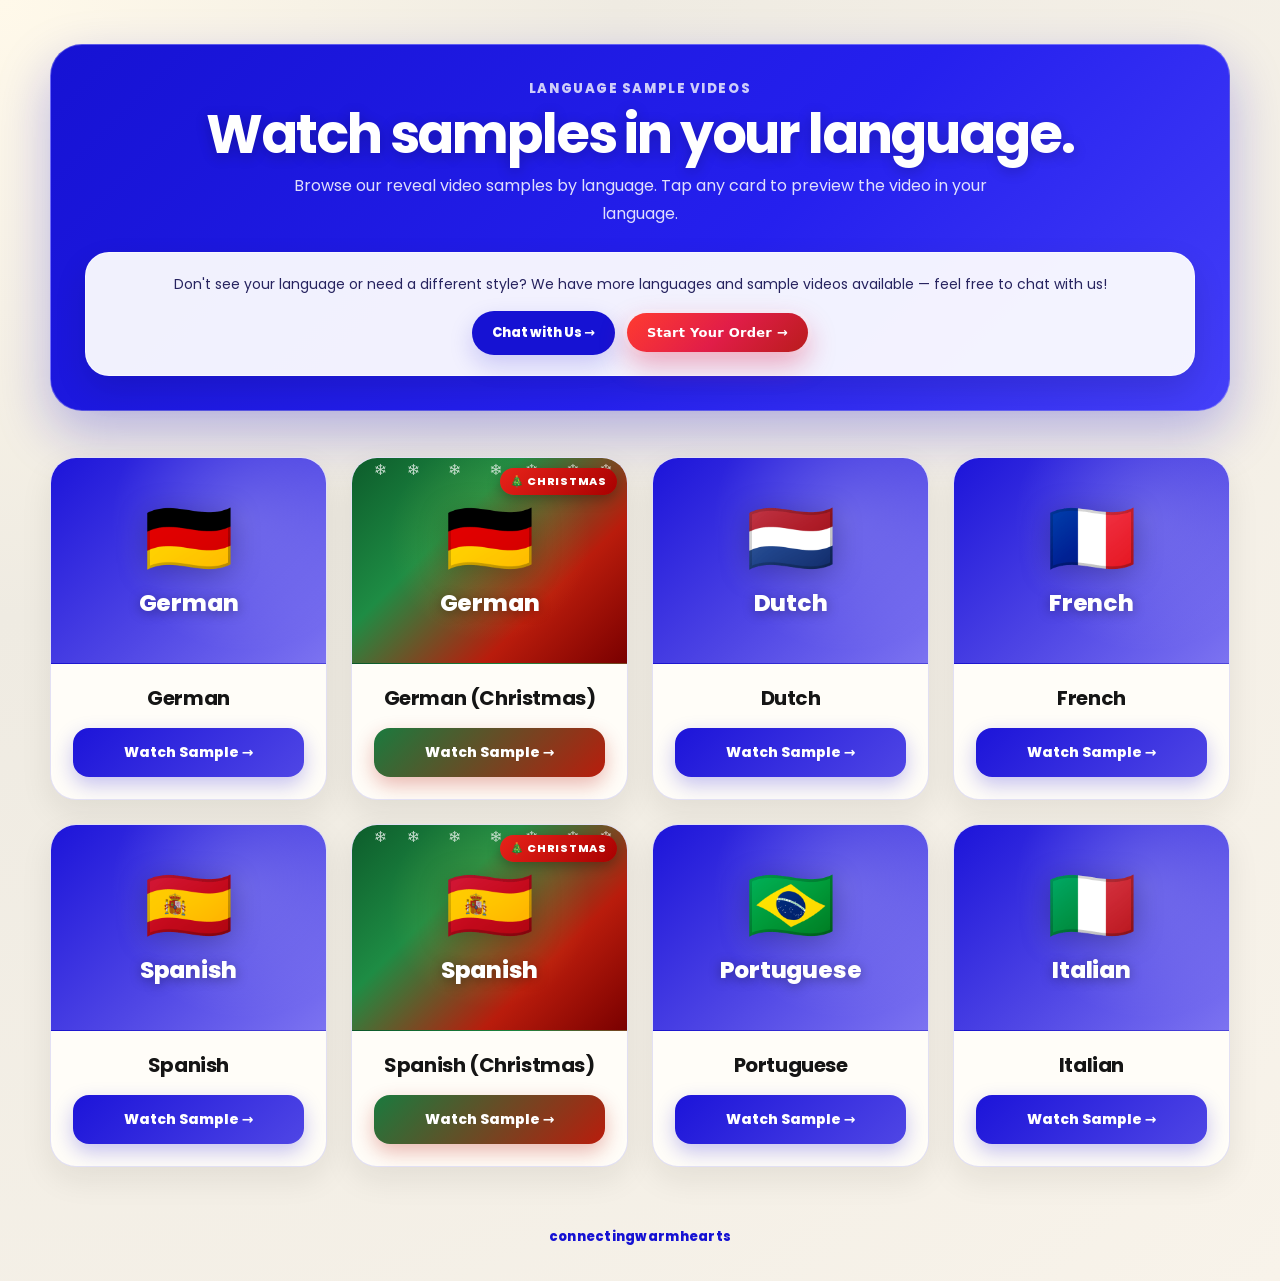
==== commit 48555473: "Update languages page text: sample video description and Chat with Us note" ====
--- a/languages/index.html
+++ b/languages/index.html
@@ -3,7 +3,7 @@
 <head>
   <meta charset="utf-8" />
   <meta name="viewport" content="width=device-width, initial-scale=1" />
-  <title>Language Resources | ConnectingWarmHearts</title>
+  <title>Language Sample Videos | ConnectingWarmHearts</title>
   <link rel="preconnect" href="https://fonts.googleapis.com">
   <link rel="preconnect" href="https://fonts.gstatic.com" crossorigin>
   <link href="https://fonts.googleapis.com/css2?family=Poppins:wght@400;500;600;700;800&display=swap" rel="stylesheet">
@@ -203,15 +203,16 @@
 
 <header class="wrap">
   <section class="hero">
-    <div class="eyebrow">Language Resources</div>
-    <h1>Choose your language.</h1>
-    <p>View the translated links for your reveal script. Find your preferred language below.</p>
-    <div class="hero-note">
-      <div class="hero-actions">
-        <a class="chat-link" href="https://6e2n0.channel.io" target="_blank" rel="noopener">Chat with Us →</a>
-        <a class="order-link" href="https://shop.beacons.ai/connectingwarmhearts/d16c1c70-501e-4565-899a-814f09a50bec" target="_blank" rel="noopener">Start Your Order →</a>
+    <div class="eyebrow">Language Sample Videos</div>
+      <h1>Watch samples in your language.</h1>
+      <p>Browse our reveal video samples by language. Tap any card to preview the video in your language.</p>
+      <div class="hero-note">
+        <p style="margin:0 0 14px;color:#26235f;font-size:14px;line-height:1.7;">Don't see your language or need a different style? We have more languages and sample videos available — feel free to chat with us!</p>
+        <div class="hero-actions">
+          <a class="chat-link" href="https://6e2n0.channel.io" target="_blank" rel="noopener">Chat with Us →</a>
+          <a class="order-link" href="https://shop.beacons.ai/connectingwarmhearts/d16c1c70-501e-4565-899a-814f09a50bec" target="_blank" rel="noopener">Start Your Order →</a>
+        </div>
       </div>
-    </div>
   </section>
 </header>
 
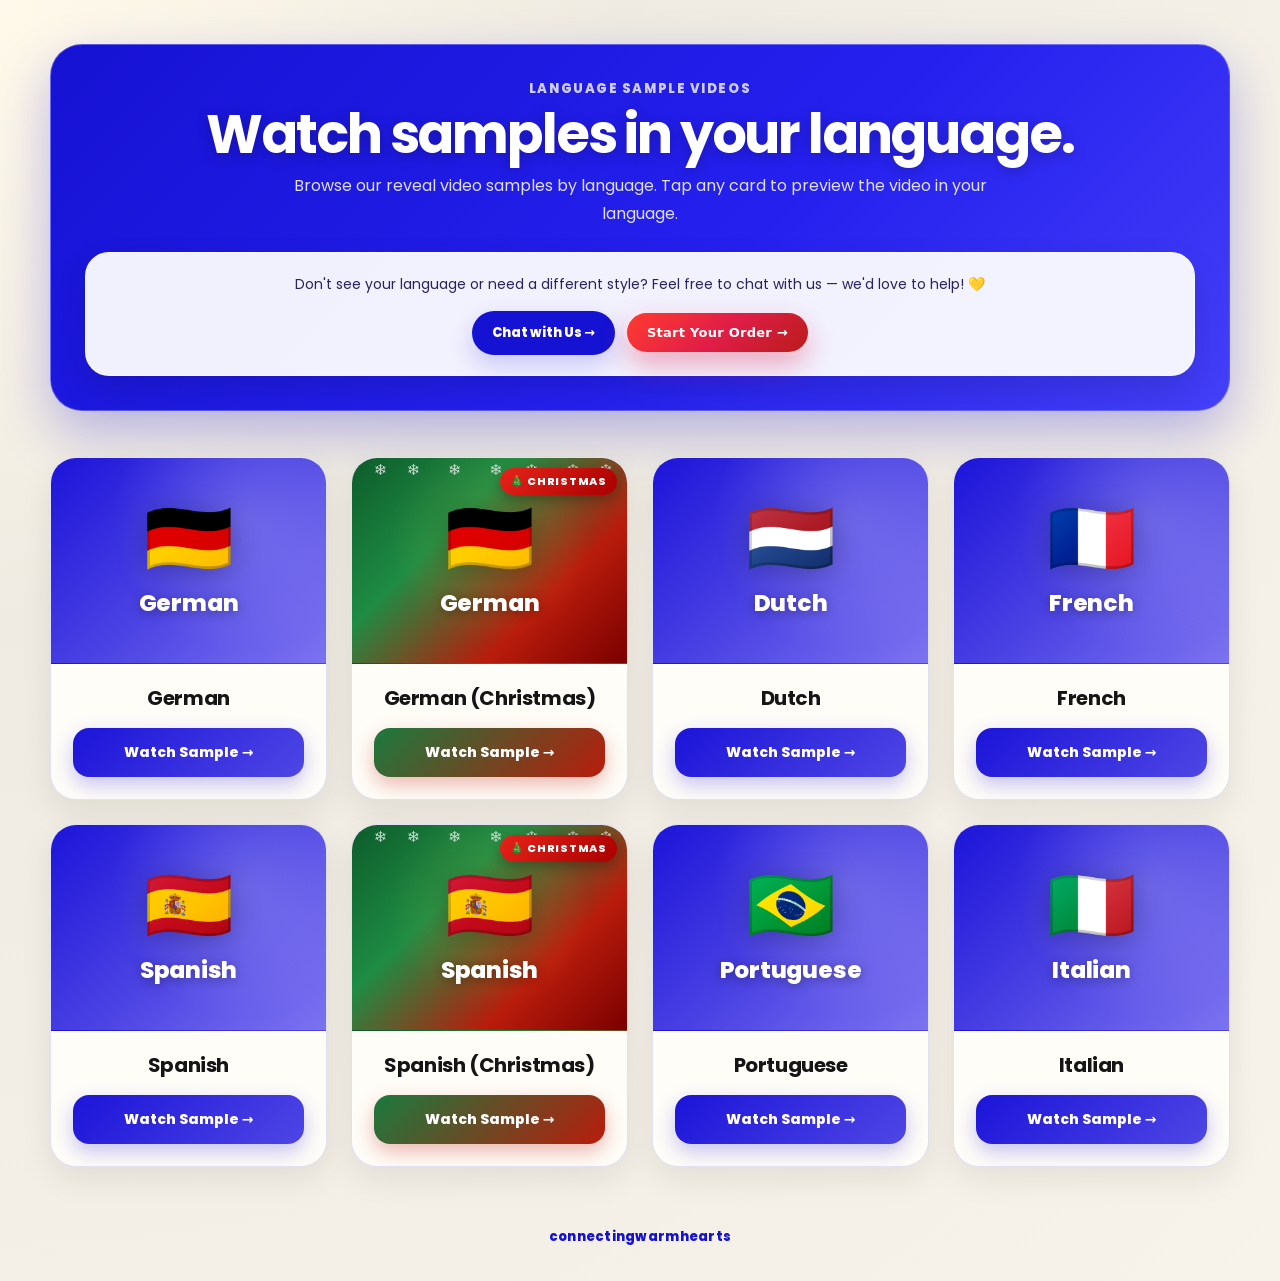
==== commit 3ffcf381: "Simplify hero note text with warmer tone" ====
--- a/languages/index.html
+++ b/languages/index.html
@@ -207,7 +207,7 @@
       <h1>Watch samples in your language.</h1>
       <p>Browse our reveal video samples by language. Tap any card to preview the video in your language.</p>
       <div class="hero-note">
-        <p style="margin:0 0 14px;color:#26235f;font-size:14px;line-height:1.7;">Don't see your language or need a different style? We have more languages and sample videos available — feel free to chat with us!</p>
+        <p style="margin:0 0 14px;color:#26235f;font-size:14px;line-height:1.7;">Don't see your language or need a different style? Feel free to chat with us — we'd love to help! 💛</p>
         <div class="hero-actions">
           <a class="chat-link" href="https://6e2n0.channel.io" target="_blank" rel="noopener">Chat with Us →</a>
           <a class="order-link" href="https://shop.beacons.ai/connectingwarmhearts/d16c1c70-501e-4565-899a-814f09a50bec" target="_blank" rel="noopener">Start Your Order →</a>
